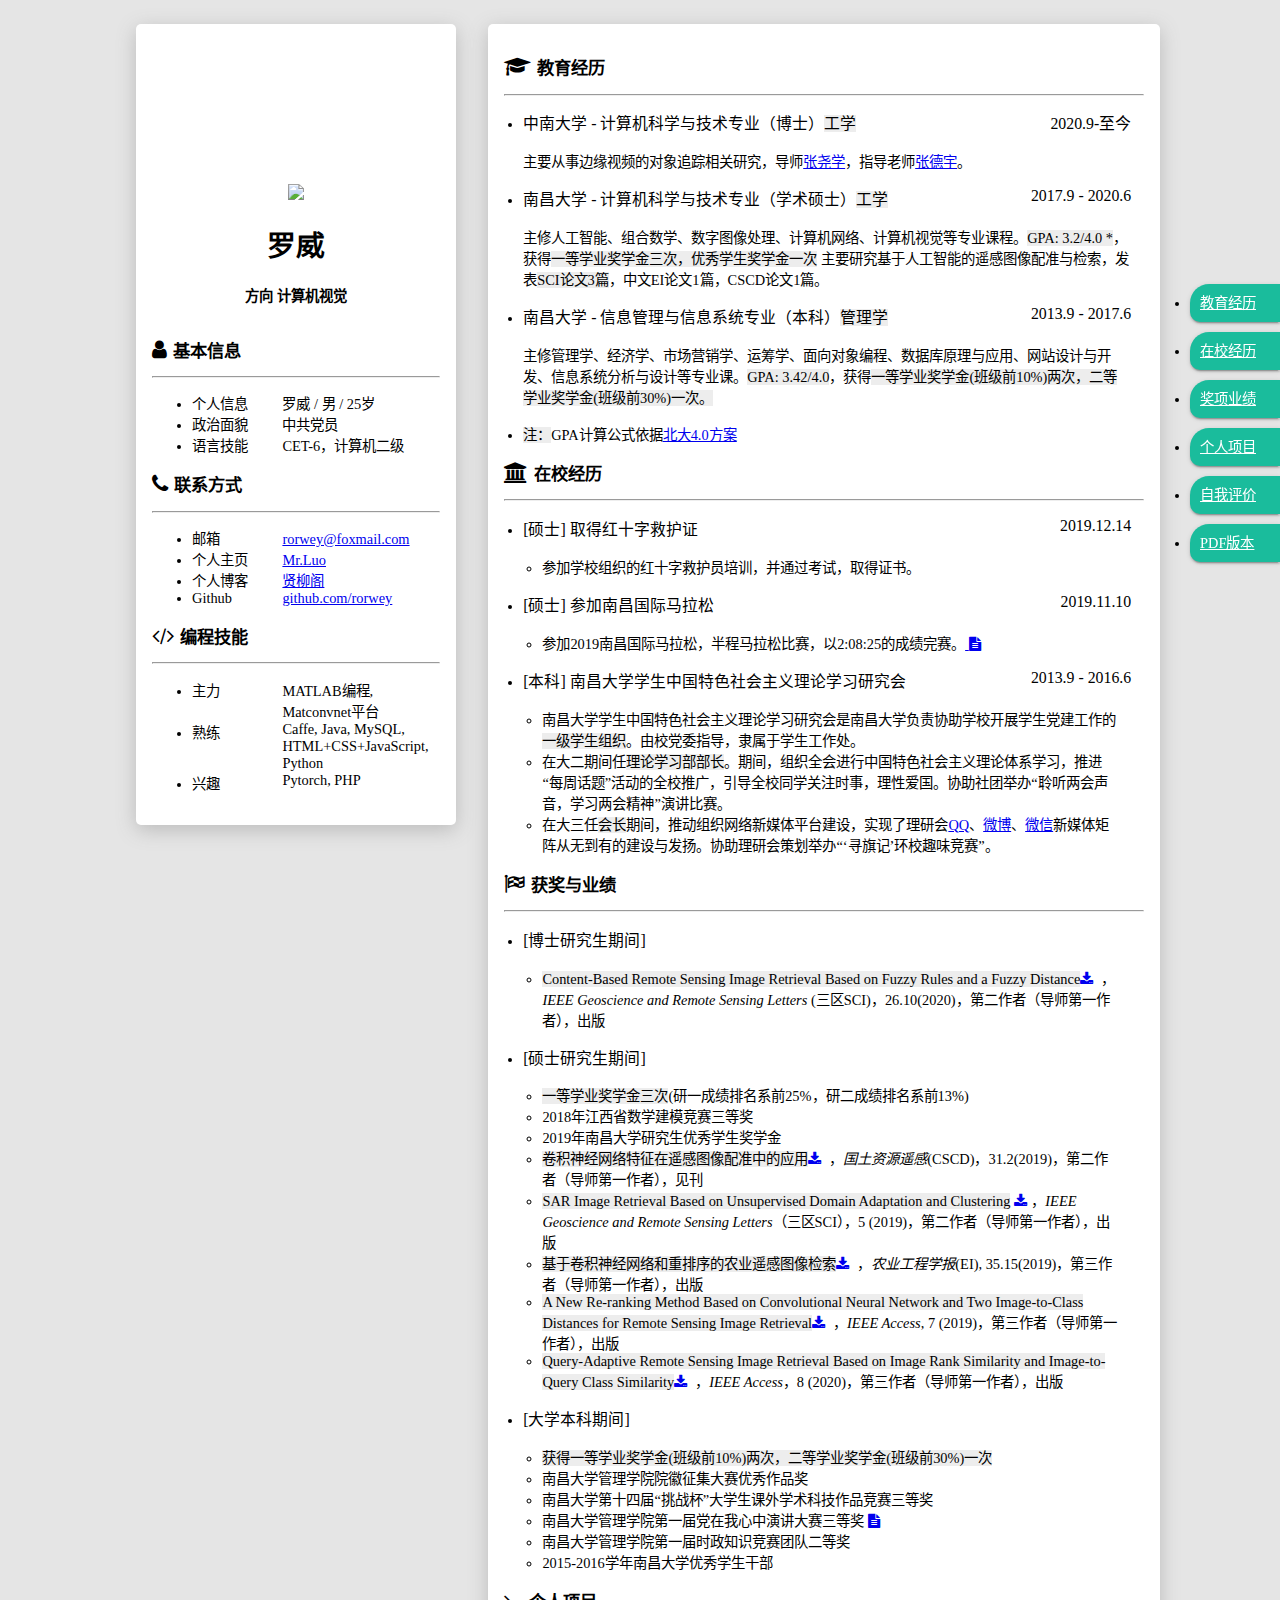
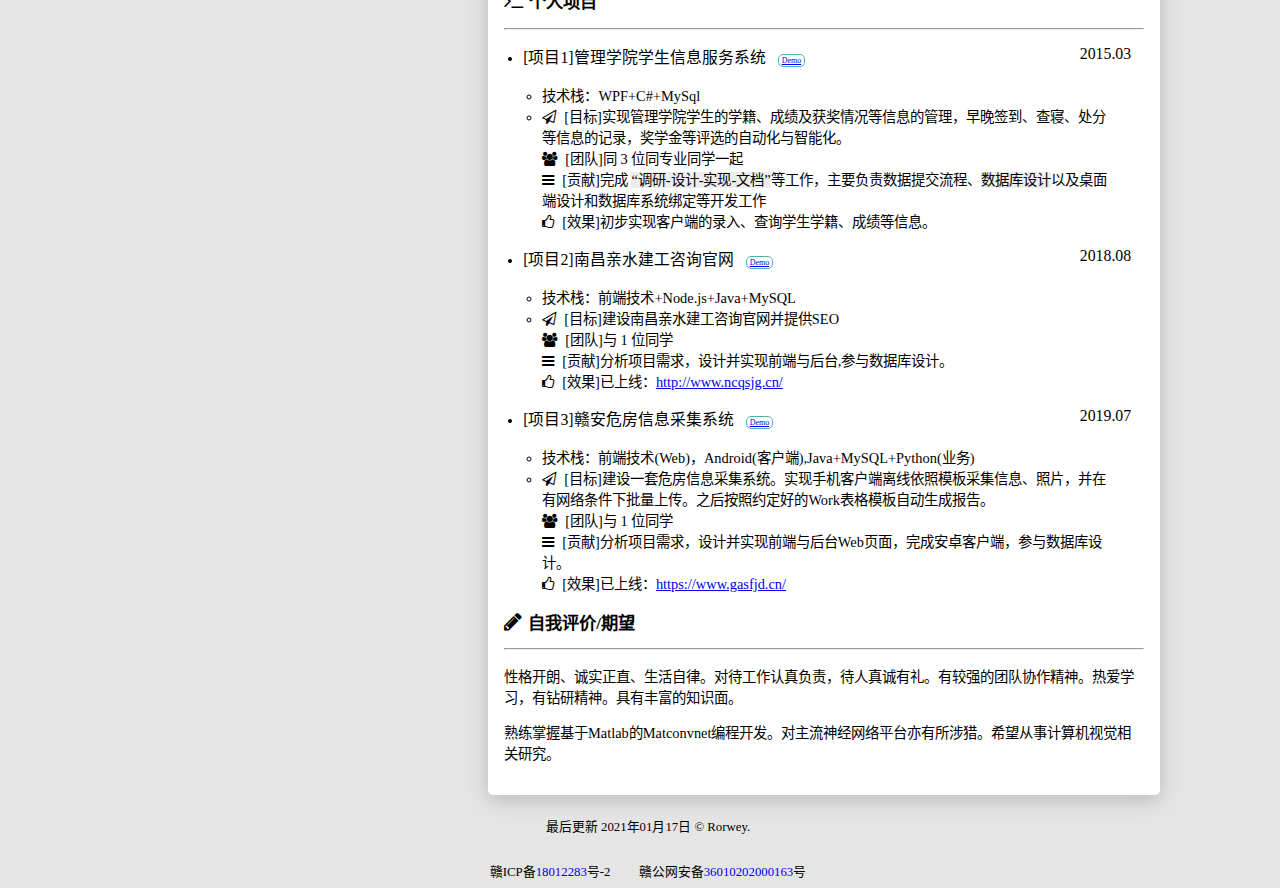
==== resume/index.html @ ad88055e "Update index.html" ====
<!DOCTYPE html>
<html lang="zh-cn">

<head>
    <meta charset="utf-8">
    <meta http-equiv="X-UA-Compatible" content="IE=edge,chrome=1">
    <meta name="viewport"
        content="width=device-width, initial-scale=1.0, maximum-scale=1.0, minimum-scale=1.0, user-scalable=no" />
    <meta name="apple-mobile-web-app-status-bar-style" content="black" />
    <meta name="format-detection" content="email=no" />
    <meta name="apple-mobile-web-app-capable" content="yes" />
    <meta name="format-detection" content="telephone=no" />
    <meta name="renderer" content="webkit">
    <meta name="apple-mobile-web-app-status-bar-style" content="black">
    <meta name="apple-mobile-web-app-title" content="Amaze UI" />
    <meta http-equiv="Cache-Control" content="no-cache, no-store, must-revalidate" />
    <meta http-equiv="Pragma" content="no-cache" />
    <meta http-equiv="Expires" content="0" />
    <!-- CNZZ访问统计	 -->
    <script
        type="text/javascript">var cnzz_protocol = (("https:" == document.location.protocol) ? " https://" : " http://"); document.write(unescape("%3Cspan style='display:none;' id='cnzz_stat_icon_1273497846'%3E%3C/span%3E%3Cscript src='" + cnzz_protocol + "s13.cnzz.com/z_stat.php%3Fid%3D1273497846' type='text/javascript'%3E%3C/script%3E"));</script>
    <!-- 百度访问统计 -->
    <script>
        var _hmt = _hmt || [];
        (function () {
            var hm = document.createElement("script");
            hm.src = "https://hm.baidu.com/hm.js?ab45b5415b868a06333051259d28eccc";
            var s = document.getElementsByTagName("script")[0];
            s.parentNode.insertBefore(hm, s);
        })();
    </script>
    <script type="text/javascript" src="/assets/js/js.js"></script>
    <title>简历 | 罗威-博士研究生在读</title>
    <link rel="shortcut icon" href="favicon.ico" type="image/x-icon">
    <link rel="stylesheet" href="/assets/css/typo.css">
    <link rel="stylesheet" href="/assets/css/font-awesome.min.css">
    <link rel="stylesheet" href="/assets/css/index.css">
    <script>
        function loading() {
            document.getElementsByClassName('avatar')[0].style.display = 'block';
            document.getElementsByClassName('loading')[0].style.display = 'none';
        }
    </script>
</head>

<body>

    <header class="header"></header>

    <article class="container">
        <section class="side" id="side">

            <!-- 个人肖像 -->
            <section class="me">
                <section class="portrait">
                    <!-- <div class="loading">
                        <span></span>
                        <span></span>
                        <span></span>
                        <span></span>
                        <span></span>
                    </div> -->
                    <!-- 头像照片 -->
                    
                    <!-- <img class="avatar" src="https://s1.ax1x.com/2020/06/25/NDQeBD.jpg" onload="loading()"> -->
                    <!-- <img class="avatar" src="/assets/images/avatar.jpg" onload="loading()"> -->
                </section>
                <img class="avatar" src="https://s1.ax1x.com/2020/06/25/NDQeBD.jpg">
                <h1 class="name">罗威</h1>
                <h4 class="info-job">方向 计算机视觉</h4>

            </section>

            <!-- 基本信息 -->
            <section class="profile info-unit">
                <h2>
                    <i class="fa fa-user" aria-hidden="true"></i>基本信息</h2>
                <hr />
                <ul>
                    <li>
                        <label>个人信息</label>
                        <span>罗威 / 男 / 25岁</span>
                    </li>
                    <li>
                        <label>政治面貌</label>
                        <span>中共党员</span>
                    </li>
                    <li>
                        <label>语言技能</label>
                        <span>CET-6，计算机二级</span>
                    </li>
                </ul>
            </section>

            <!-- 联系方式 -->
            <section class="contact info-unit">
                <h2>
                    <i class="fa fa-phone" aria-hidden="true"></i>联系方式</h2>
                <hr />
                <ul>
                    <!-- <li>
                        <label>手机</label>
                        <a href="tel:186-7982-6828" target="_blank">186-7982-6828</a>
                    </li> -->
                    <li>
                        <label>邮箱</label>
                        <a href="http://mail.qq.com/cgi-bin/qm_share?t=qm_mailme&email=USM_IyY0KBE3Pik8MDg9fzI_PA"
                            target="_blank">rorwey@foxmail.com</a>
                    </li>
                    <li>
                        <label>个人主页</label>
                        <a href="https://luov.top/" target="_blank">Mr.Luo</a>
                    </li>
                    <li>
                        <label>个人博客</label>
                        <a href="https://xian6ge.cn/" target="_blank">贤柳阁</a>
                    </li>
                    <li>
                        <label>Github</label>
                        <a href="https://github.com/rorwey" target="_blank">github.com/rorwey</a>
                    </li>
                </ul>
            </section>

            <!-- 技能点 -->
            <!-- <section class="skill info-unit">
                <h2>
                    <i class="fa fa-code" aria-hidden="true"></i>技能点</h2>
                <hr />
                <ul>
                    <li>
                        <label>HTML+CSS</label>
                        <progress value="90" max="100"></progress>
                    </li>
                    <li>
                        <label>JavaScript</label>
                        <progress value="50" max="100"></progress>
                    </li>
                    <li>
                        <label>Java</label>
                        <progress value="85" max="100"></progress>
                    </li>
                    <li>
                        <label>PHP</label>
                        <progress value="60" max="100"></progress>
                    </li>
                    <li>
                        <label>Matlab</label>
                        <progress value="88" max="100"></progress>
                    </li>
                    <li>
                        <label>Python</label>
                        <progress value="45" max="100"></progress>
                    </li>
                    <li>
                        <label>Office办公</label>
                        <progress value="85" max="100"></progress>
                    </li>
                </ul>
            </section> -->

            <!-- <section class="qrcode info-unit">
                <h2><i class="fa fa-qrcode" aria-hidden="true"></i>二维码</h2>
                <hr/>
                <img src="https://github.com/if2er/FeZaoDuKe-Collection/blob/master/ifeees.jpg?raw=true" style="width: 100%;" alt="">
            </section> -->

            <!-- 技术栈 -->
            <div class="stack info-unit">
                <h2><i class="fa fa-code" aria-hidden="true"></i>编程技能</h2>
                <hr />
                <ul>
                    <li>
                        <label>主力</label>
                        <span>MATLAB编程, Matconvnet平台</span>
                    </li>
                    <li>
                        <label>熟练</label>
                        <span>Caffe, Java, MySQL, HTML+CSS+JavaScript, Python</span>
                    </li>
                    <li>
                        <label>兴趣</label>
                        <span>Pytorch, PHP</span>
                    </li>
                </ul>
            </div>
        </section>

        <section class="main">

            <!-- 教育经历 -->
            <section class="edu info-unit" id="study">
                <h2>
                    <i class="fa fa-graduation-cap" aria-hidden="true"></i>教育经历</h2>
                <hr />
                <ul>
                    <li>
                        <h3>
                            <span>中南大学 - 计算机科学与技术专业（博士）<mark>工学</mark></span>
                            <time>2020.9-至今</time>
                        </h3>
                        <p>主要从事边缘视频的对象追踪相关研究，导师<a href="http://www.csu.edu.cn/info/1126/1525.htm" target="_blank">张尧学</a>，指导老师<a href="https://faculty.csu.edu.cn/zhangdeyu/zh_CN/index.htm" target="_blank">张德宇</a>。</p>
                    </li>
                    <li>
                        <h3>
                            <span>南昌大学 - 计算机科学与技术专业（学术硕士）<mark>工学</mark></span>
                            <time>2017.9 - 2020.6</time>
                        </h3>
                        <p>主修人工智能、组合数学、数字图像处理、计算机网络、计算机视觉等专业课程。<mark>GPA: 3.2/4.0
                                *</mark>，获得<mark>一等学业奖学金三次，优秀学生奖学金一次</mark>
                            <br\>主要研究基于人工智能的遥感图像配准与检索，发表<mark>SCI论文3篇</mark>，中文EI论文1篇，CSCD论文1篇。
                        </p>
                    </li>
                    <li>
                        <h3>
                            <span>南昌大学 - 信息管理与信息系统专业（本科）<mark>管理学</mark></span>
                            <time>2013.9 - 2017.6</time>
                        </h3>
                        <p>主修管理学、经济学、市场营销学、运筹学、面向对象编程、数据库原理与应用、网站设计与开发、信息系统分析与设计等专业课。<mark>GPA:
                                3.42/4.0</mark>，获得<mark>一等学业奖学金(班级前10%)两次，二等学业奖学金(班级前30%)一次。</mark>
                        </p>
                    </li>
                    <li>
                        <h3>

                        </h3>
                        <p><mark>注：</mark>GPA计算公式依据<a href="http://www.dean.pku.edu.cn/web/rules_info.php?id=12"
                                target="_blank">北大4.0方案</a></mark>
                        </p>
                    </li>

                </ul>
            </section>

            <!-- 在校经历 -->
            <section class="work info-unit" id="school">
                <h2>
                    <i class="fa fa-university" aria-hidden="true"></i>在校经历</h2>
                <hr />
                <ul>
                    <li>
                        <h3>
                            <span>[硕士] 取得红十字救护证</span>
                            <time>2019.12.14</time>
                        </h3>
                        <ul class="info-content">
                            <li>参加学校组织的红十字救护员培训，并通过考试，取得证书。
                            </li>
                        </ul>
                    </li>
                    <li>
                        <h3>
                            <span>[硕士] 参加南昌国际马拉松</span>
                            <time>2019.11.10</time>
                        </h3>
                        <ul class="info-content">
                            <li>参加2019南昌国际马拉松，半程马拉松比赛，以2:08:25的成绩完赛。<a
                                    href="https://xian6ge.cn/posts/484636cb/#certificate" target="_blank">
                                    <i class="fa fa-file-text" aria-hidden="true"></i></a>
                            </li>
                        </ul>
                    </li>                    
                    <li>
                        <h3>
                            <span>[本科] 南昌大学学生中国特色社会主义理论学习研究会</span>
                            <time>2013.9 - 2016.6</time>
                        </h3>
                        <ul class="info-content">
                            <li>南昌大学学生中国特色社会主义理论学习研究会是南昌大学负责协助学校开展学生党建工作的<mark>一级学生组织</mark>。由校党委指导，隶属于学生工作处。</li>
                            <li>在大二期间任<mark>理论学习部部长</mark>。期间，组织全会进行中国特色社会主义理论体系学习，推进“每周话题”活动的全校推广，引导全校同学关注时事，理性爱国。协助社团举办“聆听两会声音，学习两会精神”演讲比赛。
                            </li>
                            <li>在大三任<mark>会长</mark>期间，推动组织网络新媒体平台建设，实现了理研会<a
                                    href="https://user.qzone.qq.com/1132903189/main" target="_blank">QQ</a>、<a
                                    href="https://weibo.com/nculyh" target="_blank">微博</a>、<a
                                    href="https://mp.weixin.qq.com/profile?src=3&timestamp=1575118988&ver=1&signature=qJWD9pr4UrfMGN44tpoFhygmNVGbd0BqG2ZuIlr97Z4y80xe38HaHirgkXFFjjcg7ckkmx9u3moMK0-eTmaviw=="
                                    target="_blank">微信</a>新媒体矩阵从无到有的建设与发扬。协助理研会策划举办“‘寻旗记’环校趣味竞赛”。</li>
                        </ul>
                    </li>
                    
                </ul>
            </section>

            <!-- 获奖情况 -->
            <section class="work info-unit" id="award">
                <h2>
                    <i class="fa fa-flag-checkered" aria-hidden="true"></i>获奖与业绩</h2>
                <hr />
                <ul>
                    <li>
                        <h3>
                            <span>[博士研究生期间]</span>
                        </h3>
                        <ul class="info-content">
                            <li>
                                <mark>Content-Based Remote Sensing Image Retrieval Based on Fuzzy Rules and a Fuzzy Distance</mark><a
                                    href="https://ieeexplore.ieee.org/document/9239305" target="_blank"><i
                                        class="fa fa-download" aria-hidden="true"></i></a>
                                ，<i>IEEE Geoscience and Remote Sensing Letters</i> (三区SCI)，26.10(2020)，第二作者（导师第一作者），出版
                            </li>
                        </ul>
                    </li>
                    <li>
                        <h3>
                            <span>[硕士研究生期间]</span>
                        </h3>
                        <ul class="info-content">
                            <li><mark>一等学业奖学金三次</mark>(研一成绩排名系前25%，研二成绩排名系前13%)</li>
                            <li>2018年江西省数学建模竞赛三等奖</li>
                            <li>2019年南昌大学研究生优秀学生奖学金</li>
                        </ul>
                        <ul class="info-content">
                            <li>
                                <mark>卷积神经网络特征在遥感图像配准中的应用</mark><a
                                    href="http://www.gtzyyg.com/CN/10.6046/gtzyyg.2019.02.05" target="_blank"><i
                                        class="fa fa-download" aria-hidden="true"></i></a>
                                ，<i>国土资源遥感</i>(CSCD)，31.2(2019)，第二作者（导师第一作者），见刊
                            </li>
                            <li>
                                <mark>SAR Image Retrieval Based on Unsupervised Domain Adaptation and Clustering</mark>
                                <a href="https://ieeexplore.ieee.org/abstract/document/8660481" target="_blank"><i
                                        class="fa fa-download" aria-hidden="true"></i></a>，<i>IEEE Geoscience and Remote
                                    Sensing Letters</i>（三区SCI），5 (2019)，第二作者（导师第一作者），出版
                            </li>
                            <li>
                                <mark>基于卷积神经网络和重排序的农业遥感图像检索</mark><a
                                    href="http://www.tcsae.org/nygcxb/ch/reader/view_abstract.aspx?file_no=20191518&flag=1"
                                    target="_blank"><i class="fa fa-download" aria-hidden="true"></i></a>
                                ，<i>农业工程学报</i>(EI), 35.15(2019)，第三作者（导师第一作者），出版
                            </li>
                            <li>
                                <mark>A New Re-ranking Method Based on Convolutional Neural Network and Two
                                    Image-to-Class Distances for Remote Sensing Image Retrieval</mark><a
                                    href="https://ieeexplore.ieee.org/document/8851193" target="_blank"><i
                                        class="fa fa-download" aria-hidden="true"></i></a>
                                ，<i>IEEE Access</i>, 7 (2019)，第三作者（导师第一作者），出版
                            </li>
                            <li>
                                <mark>Query-Adaptive Remote Sensing Image Retrieval Based on Image Rank Similarity and
                                    Image-to-Query Class Similarity</mark><a
                                    href="https://ieeexplore.ieee.org/document/9123501" target="_blank"><i
                                        class="fa fa-download" aria-hidden="true"></i></a>
                                ，<i>IEEE Access</i>，8 (2020)，第三作者（导师第一作者），出版
                            </li>
                        </ul>
                    </li>
                    <li>
                        <h3>
                            <span>[大学本科期间]</span>
                        </h3>
                        <ul class="info-content">
                            <li><mark>获得一等学业奖学金(班级前10%)两次，二等学业奖学金(班级前30%)一次</mark></li>
                            <li>南昌大学管理学院院徽征集大赛优秀作品奖</li>
                            <li>南昌大学第十四届“挑战杯”大学生课外学术科技作品竞赛三等奖</li>
                            <li>南昌大学管理学院第一届党在我心中演讲大赛三等奖 <a href="https://xian6ge.cn/posts/3d989f43/" target="_blank"><i
                                        class="fa fa-file-text" aria-hidden="true"></i></a></li>
                            <li>南昌大学管理学院第一届时政知识竞赛团队二等奖</li>
                            <li>2015-2016学年南昌大学优秀学生干部</li>
                        </ul>
                    </li>
                </ul>
            </section>

            <!-- 项目经验 -->
            <section class="project info-unit" id="project">
                <h2>
                    <i class="fa fa-terminal" aria-hidden="true"></i>个人项目</h2>
                <hr />
                <ul>
                    <li>
                        <h3>
                            <span>[项目1]管理学院学生信息服务系统</span>
                            <span class="link">
                                <a href="https://github.com/Rorwey/msinfosys" target="_blank">Demo</a>
                            </span>
                            <time>2015.03</time>
                        </h3>
                        <ul class="info-content">
                            <li>技术栈：WPF+C#+MySql</li>
                            <li>
                                <i class="fa fa-paper-plane-o" aria-hidden="true"></i>
                                [目标]实现管理学院学生的学籍、成绩及获奖情况等信息的管理，早晚签到、查寝、处分等信息的记录，奖学金等评选的自动化与智能化。
                                <br />
                                <i class="fa fa-users" aria-hidden="true"></i>
                                [团队]同 3 位同专业同学一起
                                <br />
                                <i class="fa fa-bars" aria-hidden="true"></i>
                                [贡献]完成
                                <mark>“调研-设计-实现-文档”</mark>等工作，主要负责数据提交流程、<mark>数据库设计</mark>以及桌面端设计和数据库系统绑定等开发工作
                                <br />
                                <i class="fa fa-thumbs-o-up" aria-hidden="true"></i>
                                [效果]初步实现客户端的录入、查询学生学籍、成绩等信息。</li>
                        </ul>
                    </li>
                    <li>
                        <h3>
                            <span>[项目2]南昌亲水建工咨询官网</span>
                            <span class="link">
                                <a href="http://www.ncqsjg.cn/" target="_blank">Demo</a>
                            </span>
                            <time>2018.08</time>
                        </h3>
                        <ul class="info-content">
                            <li>技术栈：前端技术+Node.js+Java+MySQL</li>
                            <li>
                                <i class="fa fa-paper-plane-o" aria-hidden="true"></i>
                                [目标]建设南昌亲水建工咨询官网并提供SEO
                                <br />
                                <i class="fa fa-users" aria-hidden="true"></i>
                                [团队]与 1 位同学
                                <br />
                                <i class="fa fa-bars" aria-hidden="true"></i>
                                [贡献]分析项目需求，设计并实现前端与后台,参与数据库设计。
                                <br />
                                <i class="fa fa-thumbs-o-up" aria-hidden="true"></i>
                                [效果]已上线：<a href="http://www.ncqsjg.cn/">http://www.ncqsjg.cn/</a>
                            </li>
                        </ul>
                    </li>
                    <li>
                        <h3>
                            <span>[项目3]赣安危房信息采集系统</span>
                            <span class="link">
                                <a href="https://www.gasfjd.cn/" target="_blank">Demo</a>
                            </span>
                            <time>2019.07</time>
                        </h3>
                        <ul class="info-content">
                            <li>技术栈：前端技术(Web)，Android(客户端),Java+MySQL+Python(业务)</li>
                            <li>
                                <i class="fa fa-paper-plane-o" aria-hidden="true"></i>
                                [目标]建设一套危房信息采集系统。实现手机客户端离线依照模板采集信息、照片，并在有网络条件下批量上传。之后按照约定好的Work表格模板自动生成报告。
                                <br />
                                <i class="fa fa-users" aria-hidden="true"></i>
                                [团队]与 1 位同学
                                <br />
                                <i class="fa fa-bars" aria-hidden="true"></i>
                                [贡献]分析项目需求，设计并实现前端与后台Web页面，完成安卓客户端，参与数据库设计。
                                <br />
                                <i class="fa fa-thumbs-o-up" aria-hidden="true"></i>
                                [效果]已上线：<a href="javascript:void(0);">https://www.gasfjd.cn/</a>
                            </li>
                        </ul>
                    </li>
                </ul>
            </section>

            <!-- 自我评价 -->
            <section class="work info-unit" id="evaluation">
                <h2>
                    <i class="fa fa-pencil" aria-hidden="true"></i>自我评价/期望</h2>
                <hr />
                <p>性格开朗、诚实正直、生活自律。对待工作认真负责，待人真诚有礼。有较强的团队协作精神。热爱学习，有钻研精神。具有丰富的知识面。</p>
                <p>熟练掌握基于Matlab的Matconvnet编程开发。对主流神经网络平台亦有所涉猎。希望从事计算机视觉相关研究。</p>
            </section>
        </section>
    </article>



    <footer class="footer">
        <p> 最后更新 <time>2021年01月17日</time>&nbsp;&copy; <span id="year"></span> Rorwey.</p>
        <p>赣ICP备<a href="http://www.beian.miit.gov.cn/" style="text-decoration:none;">18012283</a>号-2
            <span
                style="padding-left:25px;background:url(https://s1.ax1x.com/2018/09/29/ilmwIH.png) no-repeat left center"
                rel="nofollow">赣公网安备<a target="_blank"
                    href="http://www.beian.gov.cn/portal/registerSystemInfo?recordcode=36010202000163"
                    style="display:inline-block;text-decoration:none;height:20px;line-height:20px;">
                    36010202000163</a>号</span></p>
    </footer>

    <!-- 侧栏 -->
    <aside>
        <ul>
            <li>
                <a href="#study">教育经历</a>
            </li>
            <li>
                <a href="#school">在校经历</a>
            </li>
            <li>
                <a href="#award">奖项业绩</a>
            </li>
            <li>
                <a href="#project">个人项目</a>
            </li>
            <li>
                <a href="#evaluation">自我评价</a>
            </li>
            <li>
                <a href="https://wwa.lanzous.com/ihpLke4n3ti">PDF版本</a>
            </li>
            <!-- <li>
                <a href="https://xian6ge.cn/" target="_blank">个人博客</a>
            </li> -->
        </ul>
    </aside>

    <script src="/assets/js/index.js"></script>
</body>

</html>
---- assets/css/index.css ----
@charset "UTF-8";
/* -------------------------------------------------
 * 公共部分
 * ------------------------------------------------- */
body {
  /* background: #e5e5e5 url(../../assets/images/background.png); */
  background: #e5e5e5 url(https://s2.ax1x.com/2019/05/27/VZ421H.png);
  width: 100%;
  overflow-x: hidden;
  padding: 1rem 10%;
  padding-bottom: 0;
  box-sizing: border-box;
  font-size: .9em; }
  body .fa {
    margin-right: .3em; }
  body .info-unit {
    margin-bottom: 1rem; }
    body .info-unit h2 {
      font-weight: 700; }
    body .info-unit h3 {
      font-weight: 300; }

/* -------------------------------------------------
 * 头部部分
 * ------------------------------------------------- */
.header {
  display: none; }

/* -------------------------------------------------
 * 主体部分
 * ------------------------------------------------- */
.container .side {
  position: absolute;
  width: 20rem;
  background: #fff;
  border-radius: 5px;
  box-shadow: 0 5px 20px #bbb;
  box-sizing: border-box;
  padding: 1rem; }
  .container .side .me {
    text-align: center;
    margin-bottom: 2rem; }
    .container .side .me .portrait {
      margin: 0 auto;
      margin-bottom: 1rem;
      width: 8rem;
      height: 8rem;
      overflow: hidden;
      position: relative; }
      .container .side .me .portrait .loading {
        position: absolute;
        top: 50%;
        transform: translateY(-50%);
        width: 8rem;
        height: 4rem;
        margin: 0 auto; }
      .container .side .me .portrait .loading span {
        display: inline-block;
        width: 8px;
        height: 100%;
        border-radius: 4px;
        background: lightgreen;
        -webkit-animation: load 1s ease infinite; }
@-webkit-keyframes load {
  0%,100% {
    height: 3rem;
    margin: .5rem 0;
    background: lightblue; }
  50% {
    height: 1rem;
    margin: 1.5rem 0;
    background: lightgreen; } }
@keyframes {
  0%,100% {
    height: 3rem;
    margin: .5rem 0;
    background: lightblue; }
  50% {
    height: 1rem;
    margin: 1.5rem 0;
    background: lightgreen; } }
      .container .side .me .portrait .loading span:nth-child(2) {
        -webkit-animation-delay: 0.2s; }
      .container .side .me .portrait .loading span:nth-child(3) {
        -webkit-animation-delay: 0.4s; }
      .container .side .me .portrait .loading span:nth-child(4) {
        -webkit-animation-delay: 0.6s; }
      .container .side .me .portrait .loading span:nth-child(5) {
        -webkit-animation-delay: 0.8s; }
      .container .side .me .portrait img {
        display: none;
        width: 8rem;
        height: 8rem;
        border-radius: 50%; }
  .container .side .info-unit ul li label {
    display: inline-block;
    width: 35%; }
  .container .side .info-unit ul li span {
    display: inline-block;
    vertical-align: top;
    width: 60%; }
.container .main {
  position: relative;
  margin-left: 22rem;
  background: #fff;
  border-radius: 5px;
  box-shadow: 0 5px 20px #bbb;
  box-sizing: border-box;
  padding: 1rem; }
  .container .main .info-unit ul {
    box-sizing: border-box;
    padding-left: 1.2rem;
    padding-right: 0.8rem; }
    .container .main .info-unit ul li {
      margin-bottom: 1rem;
      list-style: disc; }
      .container .main .info-unit ul li h3 .link {
        font-size: .5rem;
        border: 1px solid #4db6ac;
        padding: 1px 3px;
        -webkit-border-radius: 5px;
        border-radius: 5px;
        margin-left: .5rem; }
      .container .main .info-unit ul li h3 time {
        text-align: right;
        float: right; }
      .container .main .info-unit ul li .info-content li {
        list-style: circle;
        margin: 0; }
      .container .main .info-unit ul li .info-content .fa {
        font-size: 1em; }

/* -------------------------------------------------
 * 文档底部
 * ------------------------------------------------- */
.footer {
  width: 100%;
  margin-top: 1rem;
  height: 2rem; }
  .footer p {
    line-height: 2rem;
    text-align: center;
    font-size: 0.8rem; }

/* -------------------------------------------------
 * 自定义部分
 * ------------------------------------------------- */
.fa {
  font-size: 1.2em; }

h2 {
  font-size: 1.2em; }

h3 {
  font-size: 1.1em; }

hr {
  margin-bottom: .4em; }

aside {
  position: fixed;
  right: 0;
  top: 30%;
  z-index: 2; }
  aside ul li {
    margin-bottom: 10px;
    -webkit-border-radius: 10px 0 0 10px;
    border-radius: 19px 0 0 10px;
    -webkit-box-shadow: 0 2px 2px 0 rgba(0, 0, 0, 0.14), 0 3px 1px -2px rgba(0, 0, 0, 0.2), 0 1px 5px 0 rgba(0, 0, 0, 0.12);
    box-shadow: 0 2px 2px 0 rgba(0, 0, 0, 0.14), 0 3px 1px -2px rgba(0, 0, 0, 0.2), 0 1px 5px 0 rgba(0, 0, 0, 0.12);
    background: #1abc9c; }
    aside ul li a {
      display: inline-block;
      width: 80px;
      height: 38px;
      line-height: 38px;
      padding-left: 10px;
      color: #fff; }

progress {
  background-color: #f6f6f6;
  display: inline;
  /*width: 195px;*/
  height: 1em; }

progress::-webkit-progress-bar {
  background-color: #e0eaf0; }

progress::-webkit-progress-value {
  background-color: #1abc9c; }

progress::-moz-progress-bar {
  background-color: #e0eaf0; }

progress::-moz-progress-value {
  background-color: #708d9b; }

.progress-list {
  line-height: 2; }

mark {
  background: rgba(232, 232, 232, 0.8); }

@media screen and (max-width: 1169px) {
  .container .info-unit h3 span {
    display: block; }

  .container .info-unit h3 span.link {
    display: inline; }

  .container .project h3 span {
    display: inline; }

  .container .project h3 time {
    display: block; }

  .container .main .info-unit ul li h3 time {
    float: none;
    text-align: left; } }
@media screen and (max-width: 1034px) {
  body {
    padding: 1rem 3%; } }
@media screen and (max-width: 414px) {
  .container .side {
    position: static;
    width: 95%;
    margin: 0 auto; }

  .container .main {
    position: static;
    margin-left: 0;
    width: 95%;
    margin: 0 auto;
    margin-top: 1.5rem; }

  #nav-m {
    display: none;
    position: fixed;
    width: 28px;
    height: 28px;
    right: 10px;
    bottom: 20px;
    box-shadow: 0 5px 20px #bbb;
    border-radius: 50%; }

  #nav-m svg {
    width: 28px;
    height: 28px; }

  aside {
    display: none; } }

/*# sourceMappingURL=index.css.map */
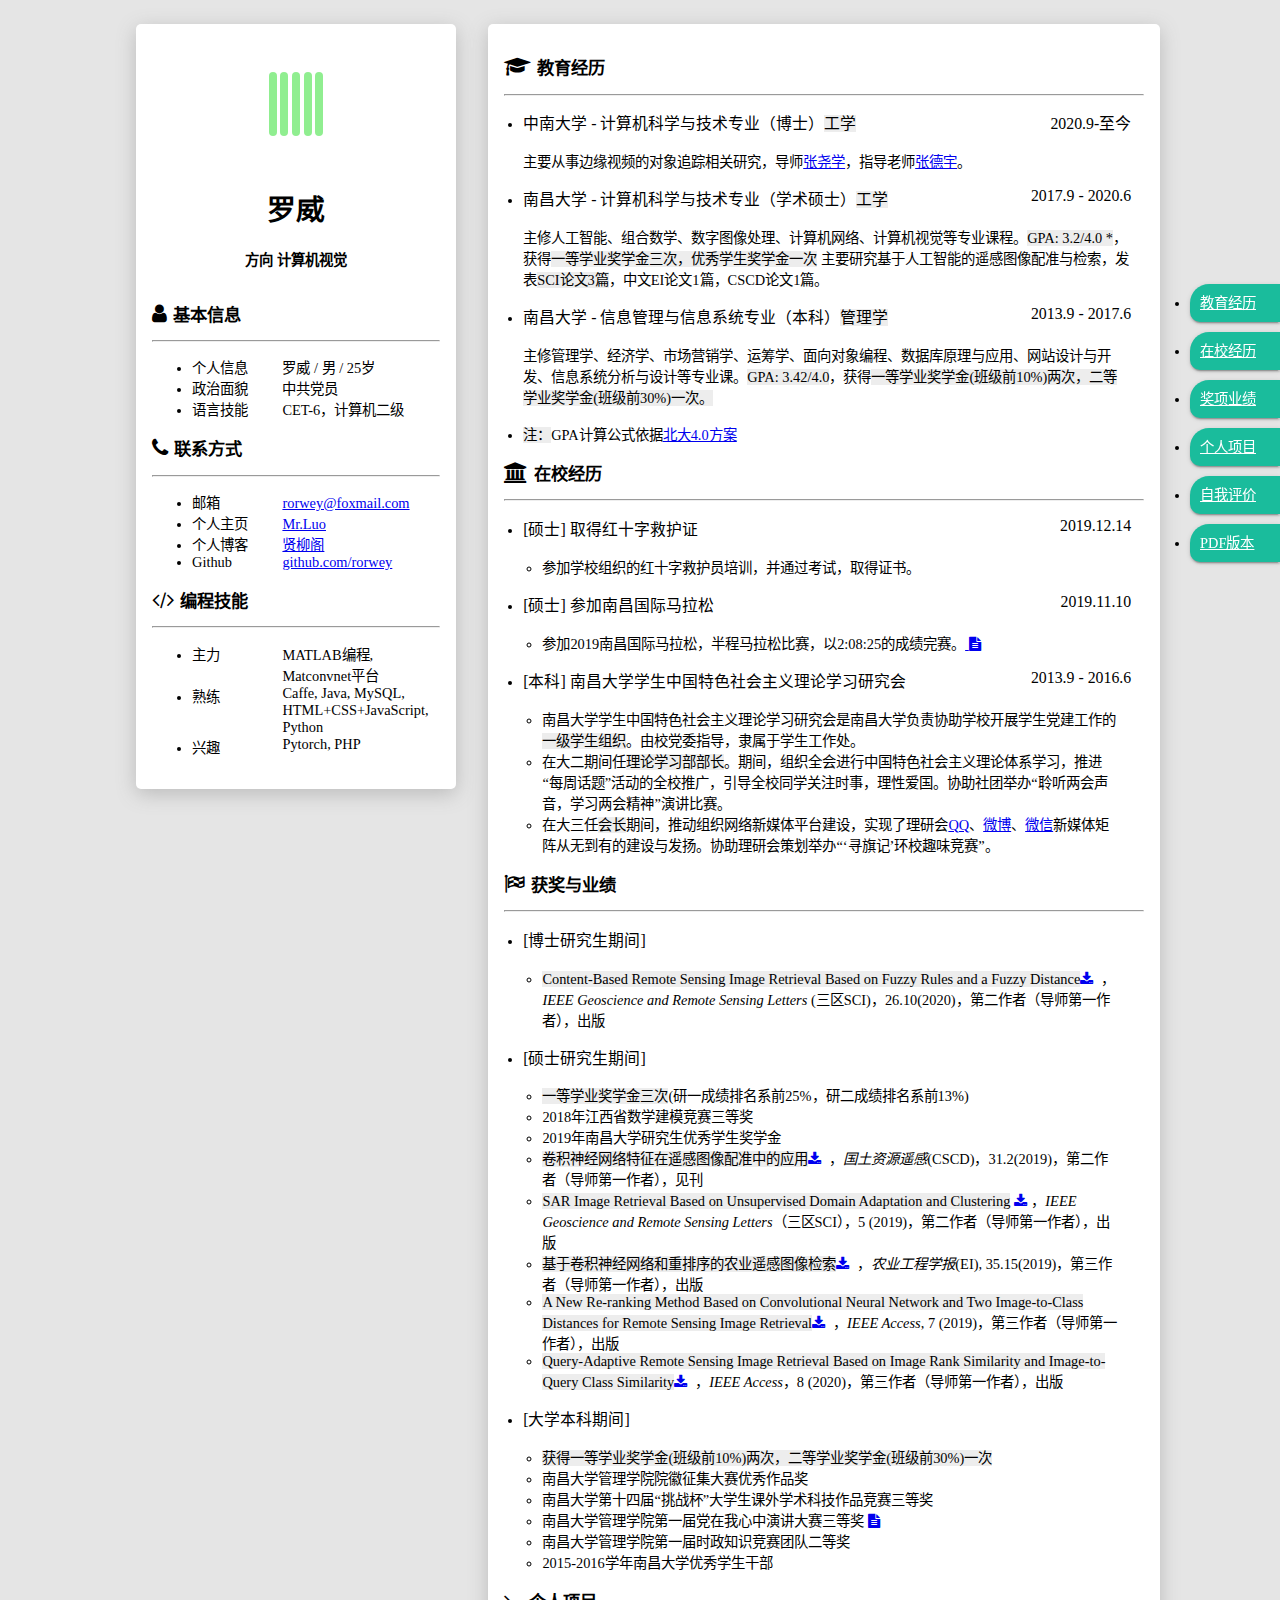
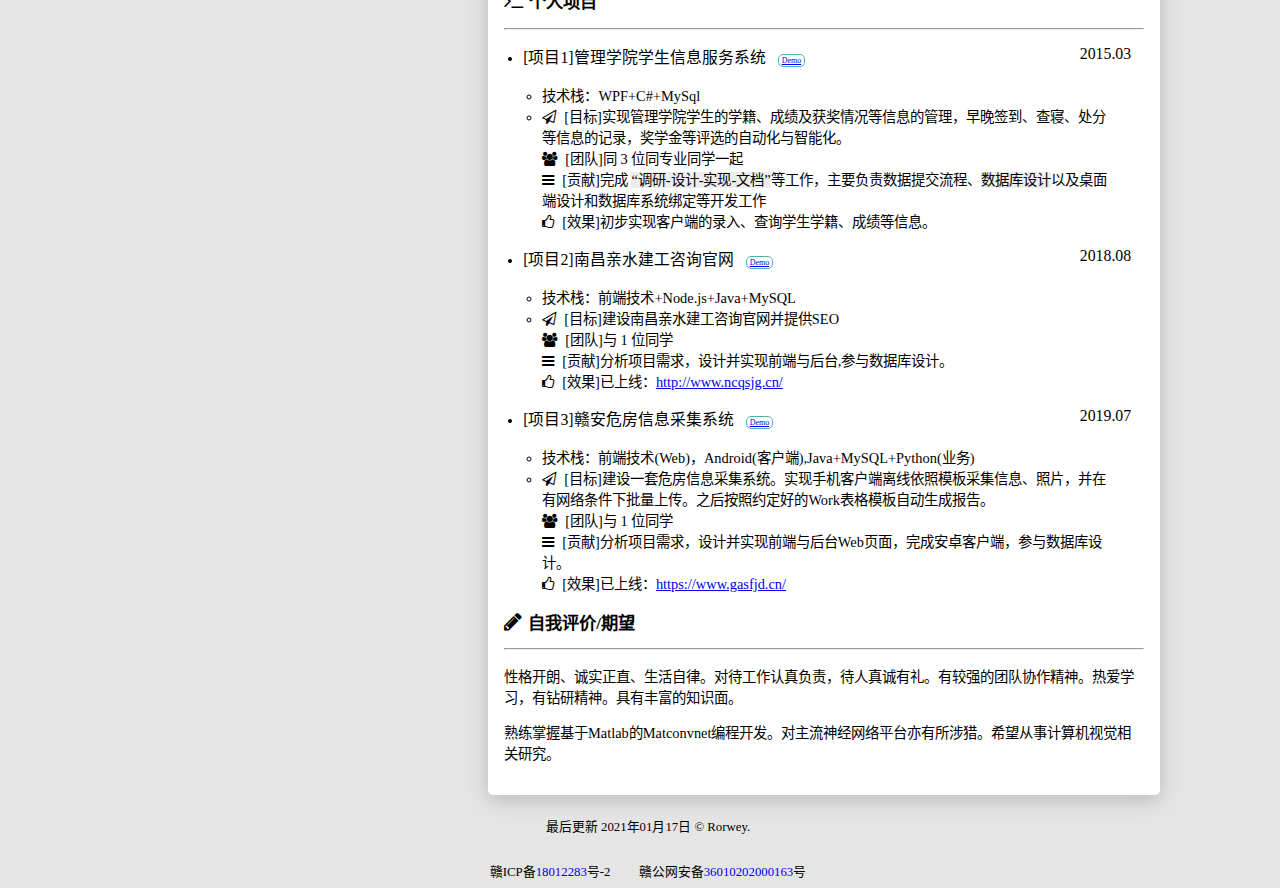
==== commit 9002daf9: "Update index.html" ====
--- a/resume/index.html
+++ b/resume/index.html
@@ -16,6 +16,19 @@
     <meta http-equiv="Cache-Control" content="no-cache, no-store, must-revalidate" />
     <meta http-equiv="Pragma" content="no-cache" />
     <meta http-equiv="Expires" content="0" />
+    
+    <script type="text/javascript" src="/assets/js/js.js"></script>
+    <title>简历 | 罗威-博士研究生在读</title>
+    <link rel="shortcut icon" href="favicon.ico" type="image/x-icon">
+    <link rel="stylesheet" href="/assets/css/typo.css">
+    <link rel="stylesheet" href="/assets/css/font-awesome.min.css">
+    <link rel="stylesheet" href="/assets/css/index.css">
+    <script>
+        function loading() {
+            document.getElementsByClassName('avatar')[0].style.display = 'block';
+            document.getElementsByClassName('loading')[0].style.display = 'none';
+        }
+    </script>
     <!-- CNZZ访问统计	 -->
     <script
         type="text/javascript">var cnzz_protocol = (("https:" == document.location.protocol) ? " https://" : " http://"); document.write(unescape("%3Cspan style='display:none;' id='cnzz_stat_icon_1273497846'%3E%3C/span%3E%3Cscript src='" + cnzz_protocol + "s13.cnzz.com/z_stat.php%3Fid%3D1273497846' type='text/javascript'%3E%3C/script%3E"));</script>
@@ -29,18 +42,6 @@
             s.parentNode.insertBefore(hm, s);
         })();
     </script>
-    <script type="text/javascript" src="/assets/js/js.js"></script>
-    <title>简历 | 罗威-博士研究生在读</title>
-    <link rel="shortcut icon" href="favicon.ico" type="image/x-icon">
-    <link rel="stylesheet" href="/assets/css/typo.css">
-    <link rel="stylesheet" href="/assets/css/font-awesome.min.css">
-    <link rel="stylesheet" href="/assets/css/index.css">
-    <script>
-        function loading() {
-            document.getElementsByClassName('avatar')[0].style.display = 'block';
-            document.getElementsByClassName('loading')[0].style.display = 'none';
-        }
-    </script>
 </head>
 
 <body>
@@ -53,19 +54,18 @@
             <!-- 个人肖像 -->
             <section class="me">
                 <section class="portrait">
-                    <!-- <div class="loading">
+                    <div class="loading">
                         <span></span>
                         <span></span>
                         <span></span>
                         <span></span>
                         <span></span>
-                    </div> -->
-                    <!-- 头像照片 -->
-                    
+                    </div>
+                    <!-- 头像照片 -->                    
                     <!-- <img class="avatar" src="https://s1.ax1x.com/2020/06/25/NDQeBD.jpg" onload="loading()"> -->
-                    <!-- <img class="avatar" src="/assets/images/avatar.jpg" onload="loading()"> -->
+                    <img class="avatar" src="/assets/images/avatar.jpg" onload="loading()">
                 </section>
-                <img class="avatar" src="https://s1.ax1x.com/2020/06/25/NDQeBD.jpg">
+               
                 <h1 class="name">罗威</h1>
                 <h4 class="info-job">方向 计算机视觉</h4>
 
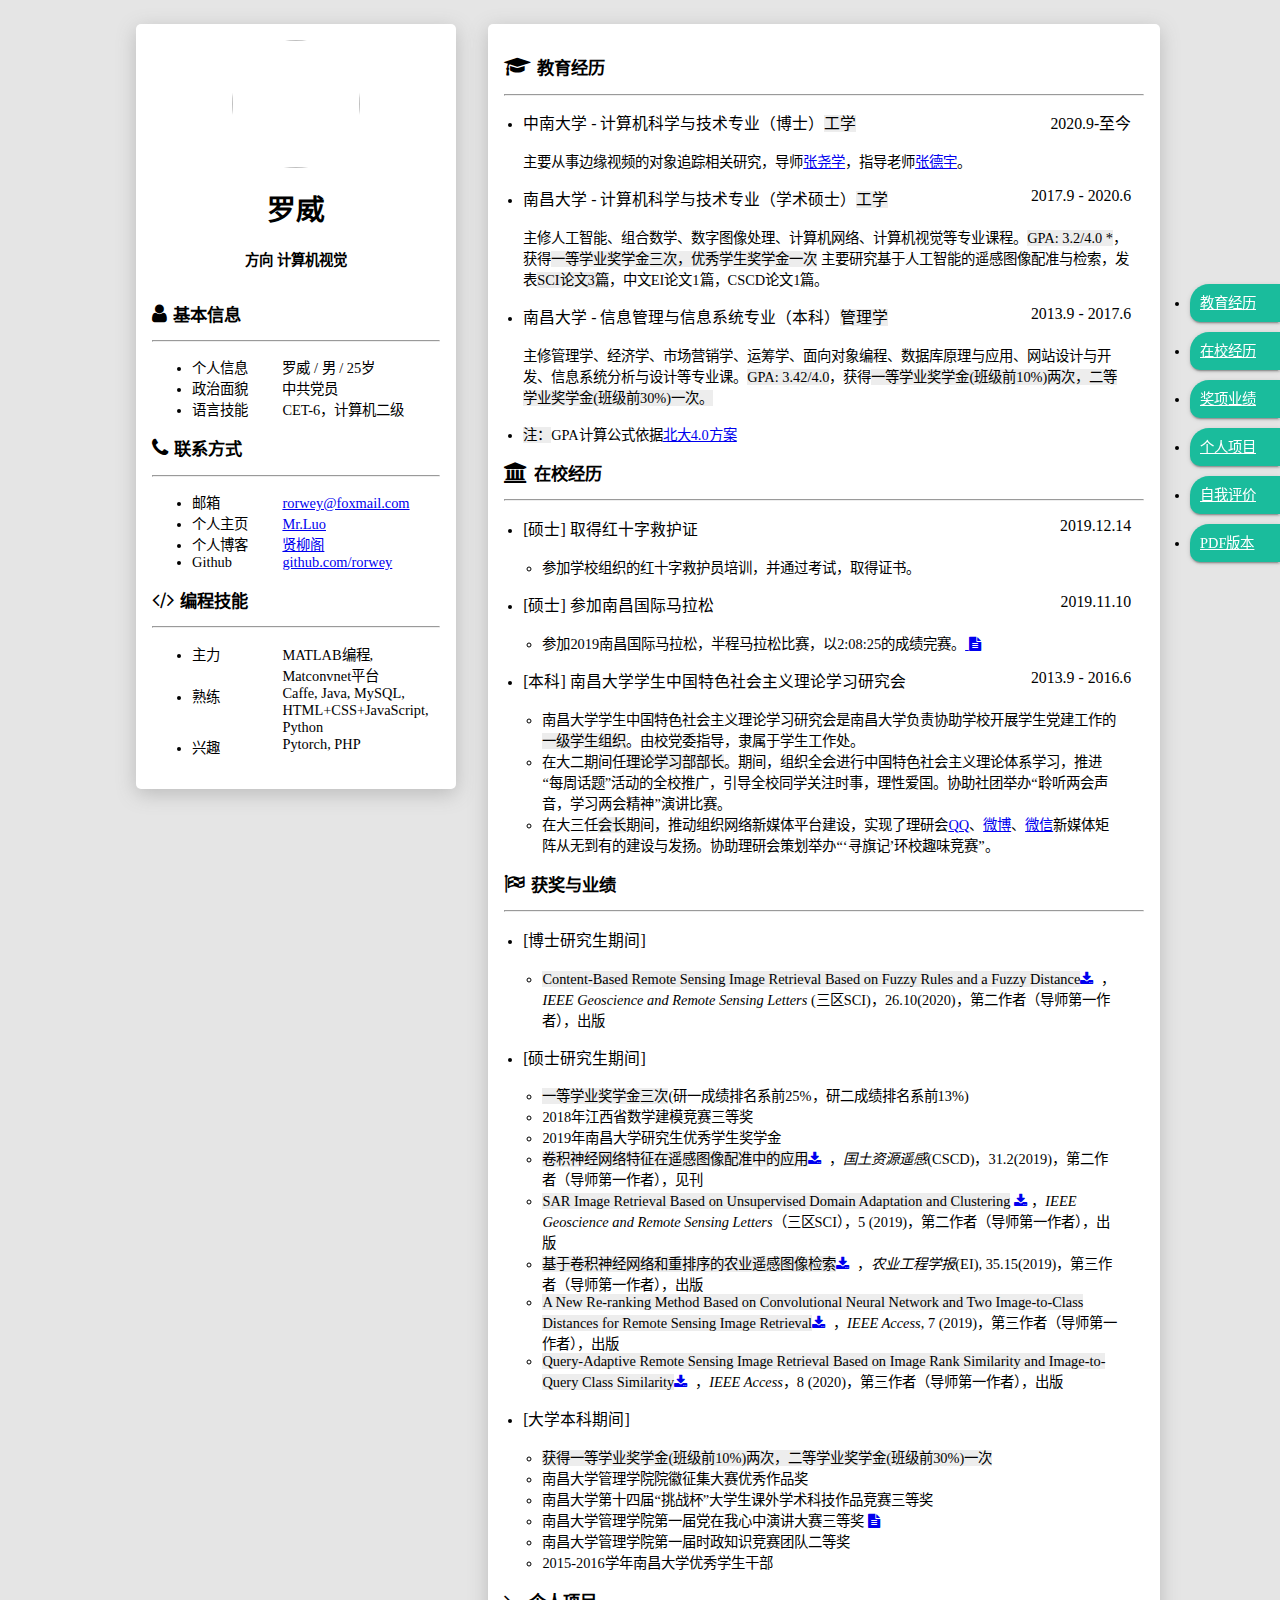
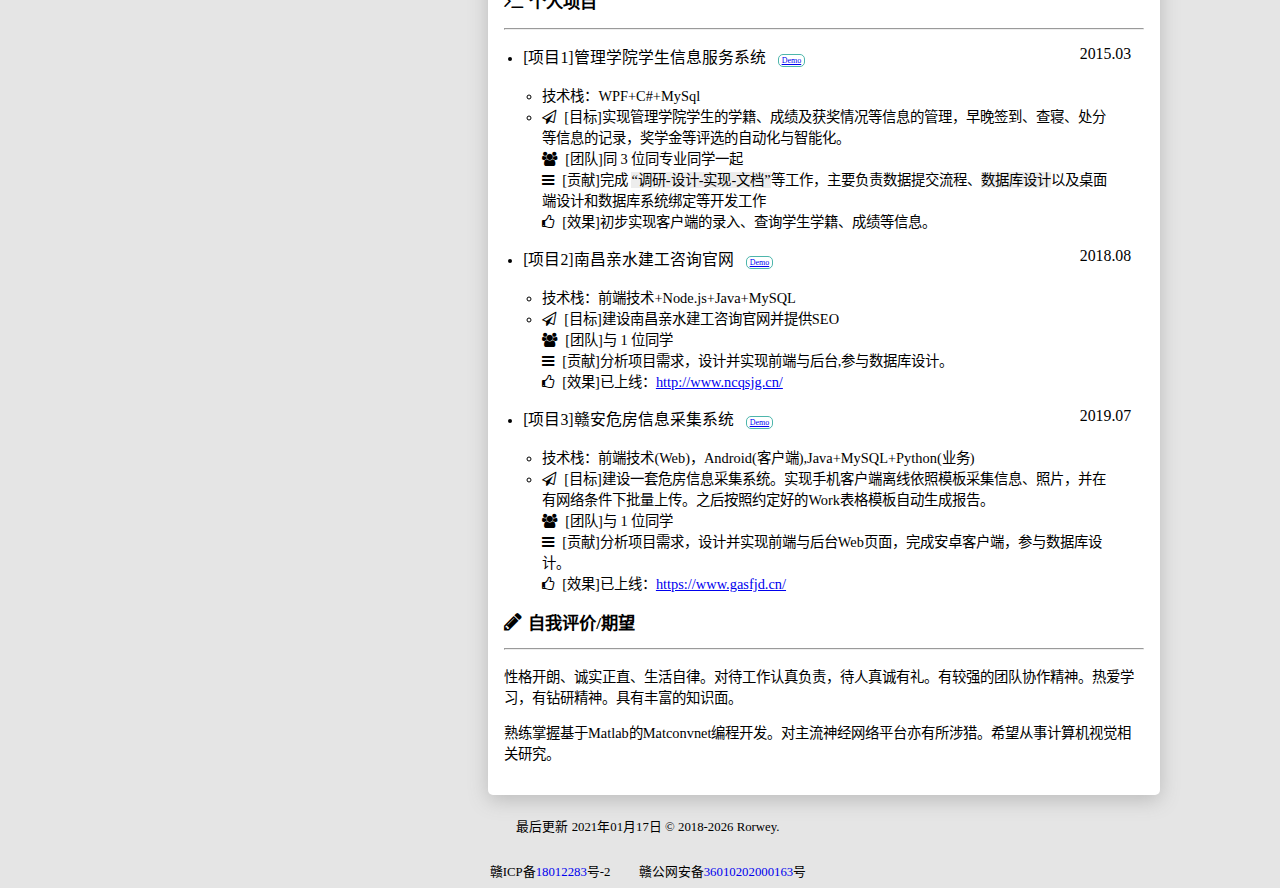
==== commit e7f08a62: "Update index.html" ====
--- a/resume/index.html
+++ b/resume/index.html
@@ -19,14 +19,14 @@
     
     <script type="text/javascript" src="/assets/js/js.js"></script>
     <title>简历 | 罗威-博士研究生在读</title>
-    <link rel="shortcut icon" href="favicon.ico" type="image/x-icon">
+    <link rel="shortcut icon" href="./favicon.ico" type="image/x-icon">
     <link rel="stylesheet" href="/assets/css/typo.css">
     <link rel="stylesheet" href="/assets/css/font-awesome.min.css">
     <link rel="stylesheet" href="/assets/css/index.css">
     <script>
-        function loading() {
-            document.getElementsByClassName('avatar')[0].style.display = 'block';
-            document.getElementsByClassName('loading')[0].style.display = 'none';
+        function loading() {            
+            document.getElementsByClassName('avatar')[0].style.display = 'block';  
+            document.getElementsByClassName('loading')[0].style.display = 'none';          
         }
     </script>
     <!-- CNZZ访问统计	 -->
@@ -62,8 +62,8 @@
                         <span></span>
                     </div>
                     <!-- 头像照片 -->                    
-                    <!-- <img class="avatar" src="https://s1.ax1x.com/2020/06/25/NDQeBD.jpg" onload="loading()"> -->
-                    <img class="avatar" src="/assets/images/avatar.jpg" onload="loading()">
+                    <img class="avatar" src="https://s1.ax1x.com/2020/06/25/NDQeBD.jpg">
+                    <!-- <img class="avatar" src="/assets/images/avatar.jpg" onload="loading()"> -->
                 </section>
                
                 <h1 class="name">罗威</h1>
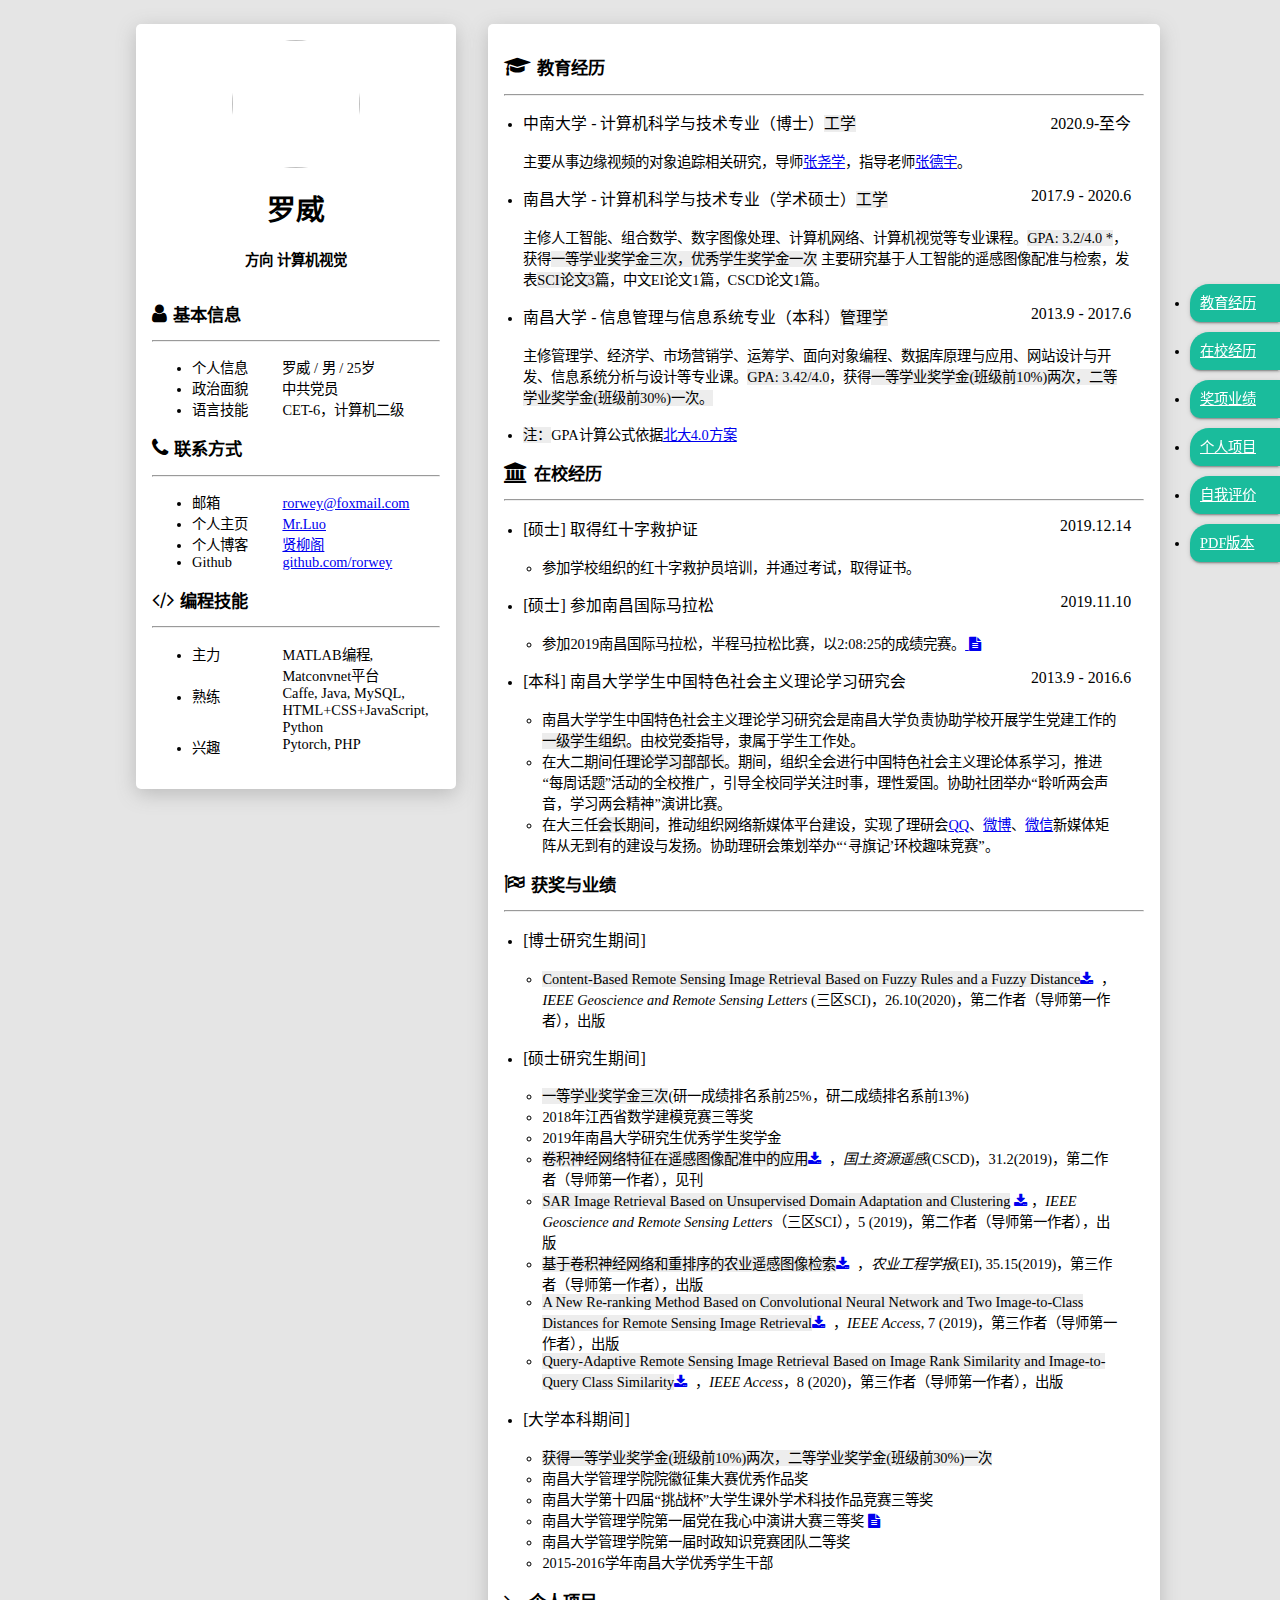
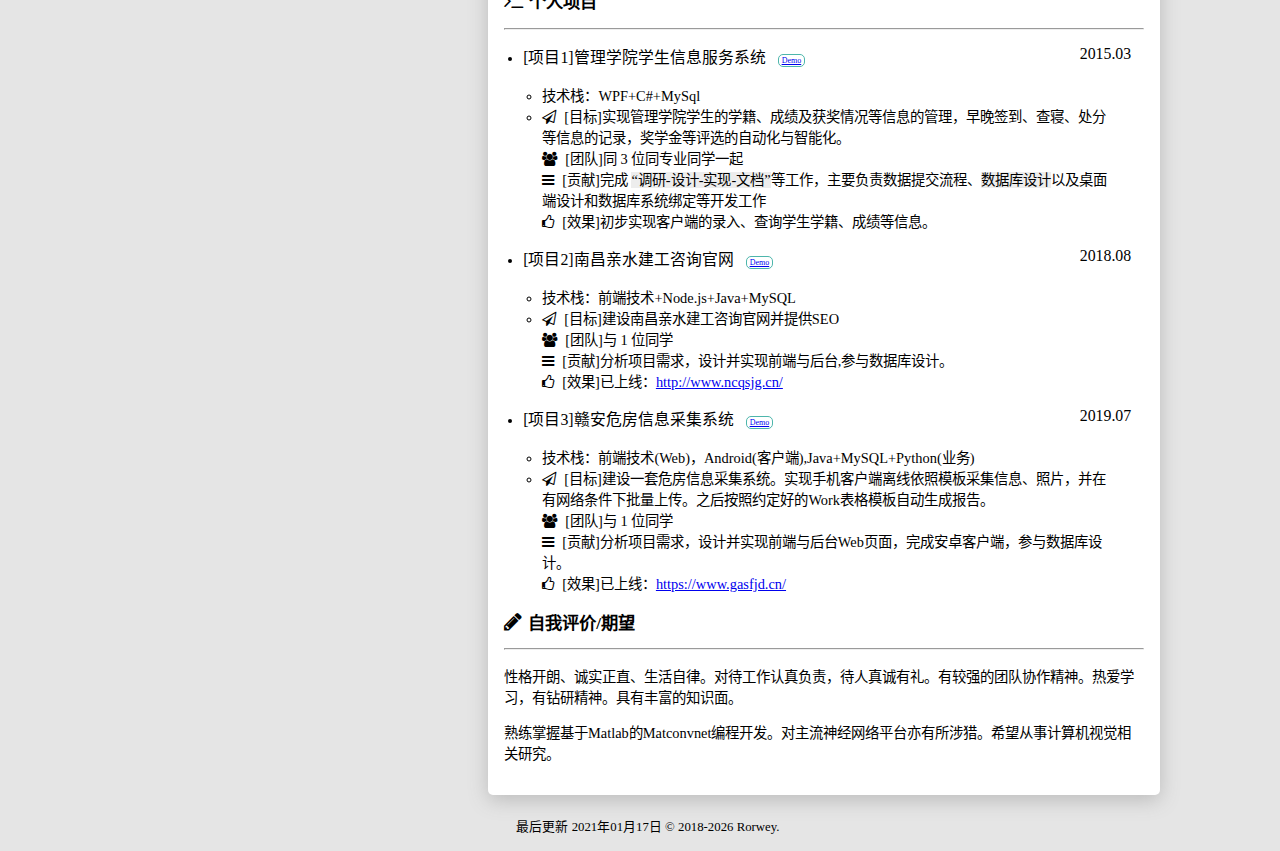
==== commit f14fab87: "Update index.html" ====
--- a/resume/index.html
+++ b/resume/index.html
@@ -19,7 +19,7 @@
     
     <script type="text/javascript" src="/assets/js/js.js"></script>
     <title>简历 | 罗威-博士研究生在读</title>
-    <link rel="shortcut icon" href="./favicon.ico" type="image/x-icon">
+    <link rel="shortcut icon" href="../favicon.ico" type="image/x-icon">
     <link rel="stylesheet" href="/assets/css/typo.css">
     <link rel="stylesheet" href="/assets/css/font-awesome.min.css">
     <link rel="stylesheet" href="/assets/css/index.css">
@@ -62,7 +62,7 @@
                         <span></span>
                     </div>
                     <!-- 头像照片 -->                    
-                    <img class="avatar" src="https://s1.ax1x.com/2020/06/25/NDQeBD.jpg">
+                    <img class="avatar" src="https://cdn.jsdelivr.net/gh/Rorwey/ImgsHome@main/20220612/avatar.6ev9ip3ahuk0.webp">
                     <!-- <img class="avatar" src="/assets/images/avatar.jpg" onload="loading()"> -->
                 </section>
                
@@ -459,14 +459,14 @@
 
     <footer class="footer">
         <p> 最后更新 <time>2021年01月17日</time>&nbsp;&copy; <span id="year"></span> Rorwey.</p>
-        <p>赣ICP备<a href="http://www.beian.miit.gov.cn/" style="text-decoration:none;">18012283</a>号-2
+        <!-- <p>赣ICP备<a href="http://www.beian.miit.gov.cn/" style="text-decoration:none;">18012283</a>号-2
             <span
                 style="padding-left:25px;background:url(https://s1.ax1x.com/2018/09/29/ilmwIH.png) no-repeat left center"
                 rel="nofollow">赣公网安备<a target="_blank"
                     href="http://www.beian.gov.cn/portal/registerSystemInfo?recordcode=36010202000163"
                     style="display:inline-block;text-decoration:none;height:20px;line-height:20px;">
                     36010202000163</a>号</span></p>
-    </footer>
+    </footer> -->
 
     <!-- 侧栏 -->
     <aside>
--- a/assets/css/index.css
+++ b/assets/css/index.css
@@ -4,7 +4,7 @@
  * ------------------------------------------------- */
 body {
   /* background: #e5e5e5 url(../../assets/images/background.png); */
-  background: #e5e5e5 url(https://s2.ax1x.com/2019/05/27/VZ421H.png);
+  background: #e5e5e5 url(https://cdn.jsdelivr.net/gh/Rorwey/ImgsHome@main/20220612/background.tnd6gu78lls.webp);
   width: 100%;
   overflow-x: hidden;
   padding: 1rem 10%;
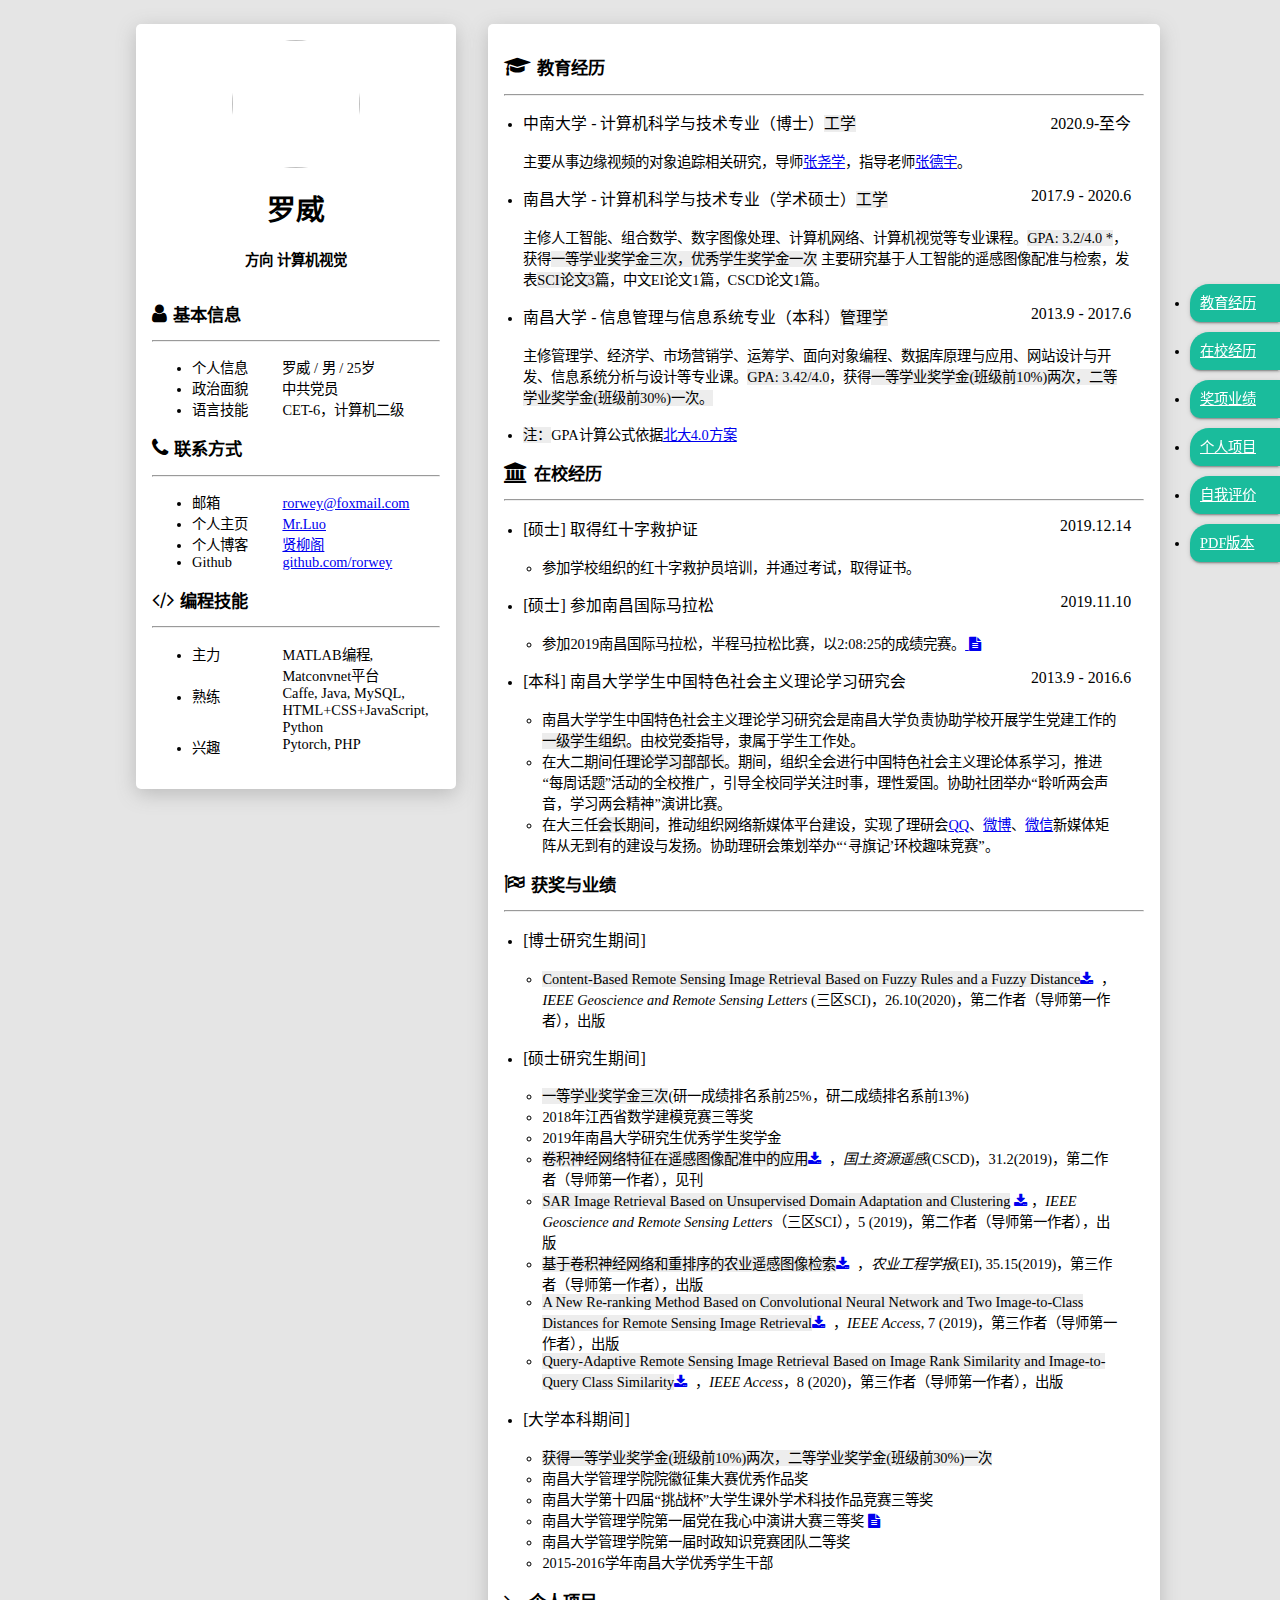
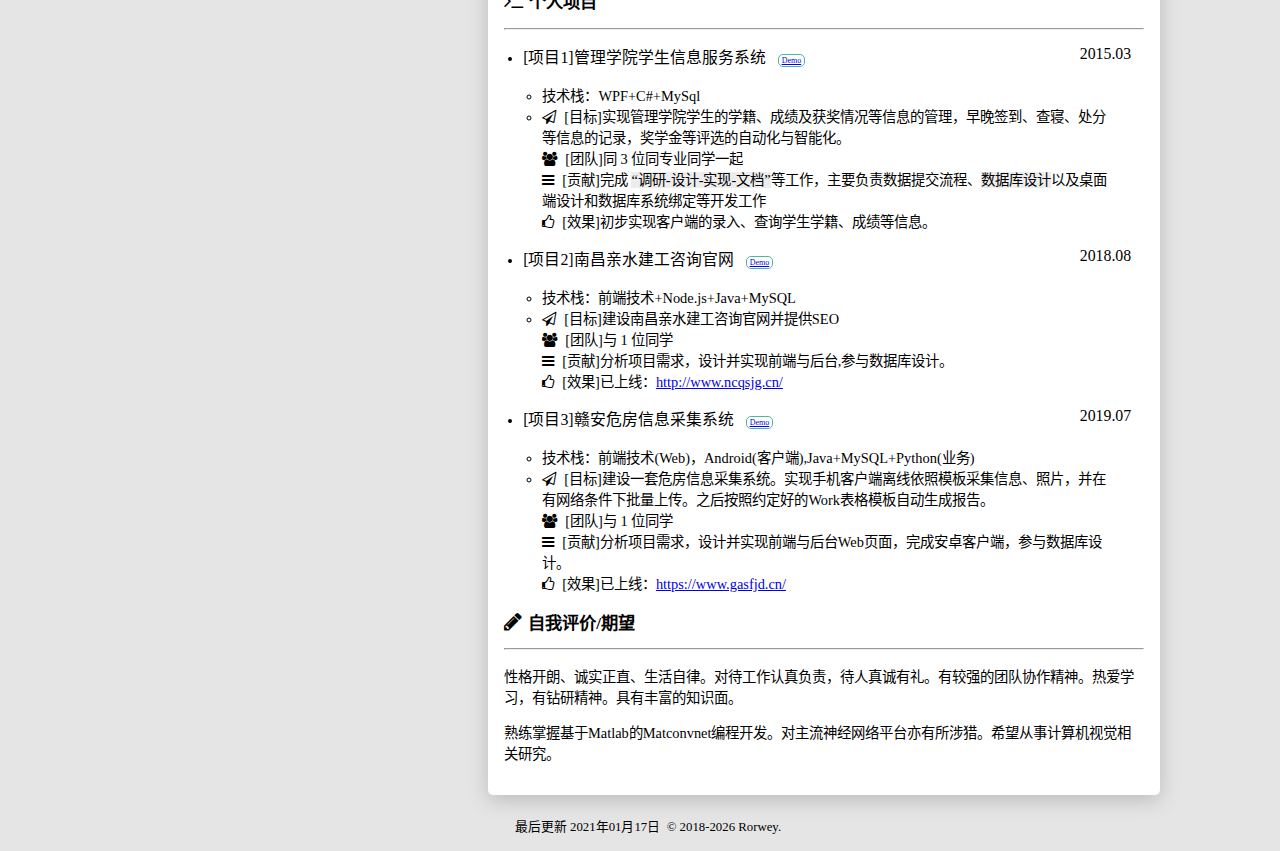
==== commit 0cdd655f: "update" ====
--- a/resume/index.html
+++ b/resume/index.html
@@ -458,7 +458,7 @@
 
 
     <footer class="footer">
-        <p> 最后更新 <time>2021年01月17日</time>&nbsp;&copy; <span id="year"></span> Rorwey.</p>
+        <p> 最后更新 <time>2021年01月17日</time>&nbsp;&nbsp;&copy; <span id="year"></span> Rorwey.</p>
         <!-- <p>赣ICP备<a href="http://www.beian.miit.gov.cn/" style="text-decoration:none;">18012283</a>号-2
             <span
                 style="padding-left:25px;background:url(https://s1.ax1x.com/2018/09/29/ilmwIH.png) no-repeat left center"
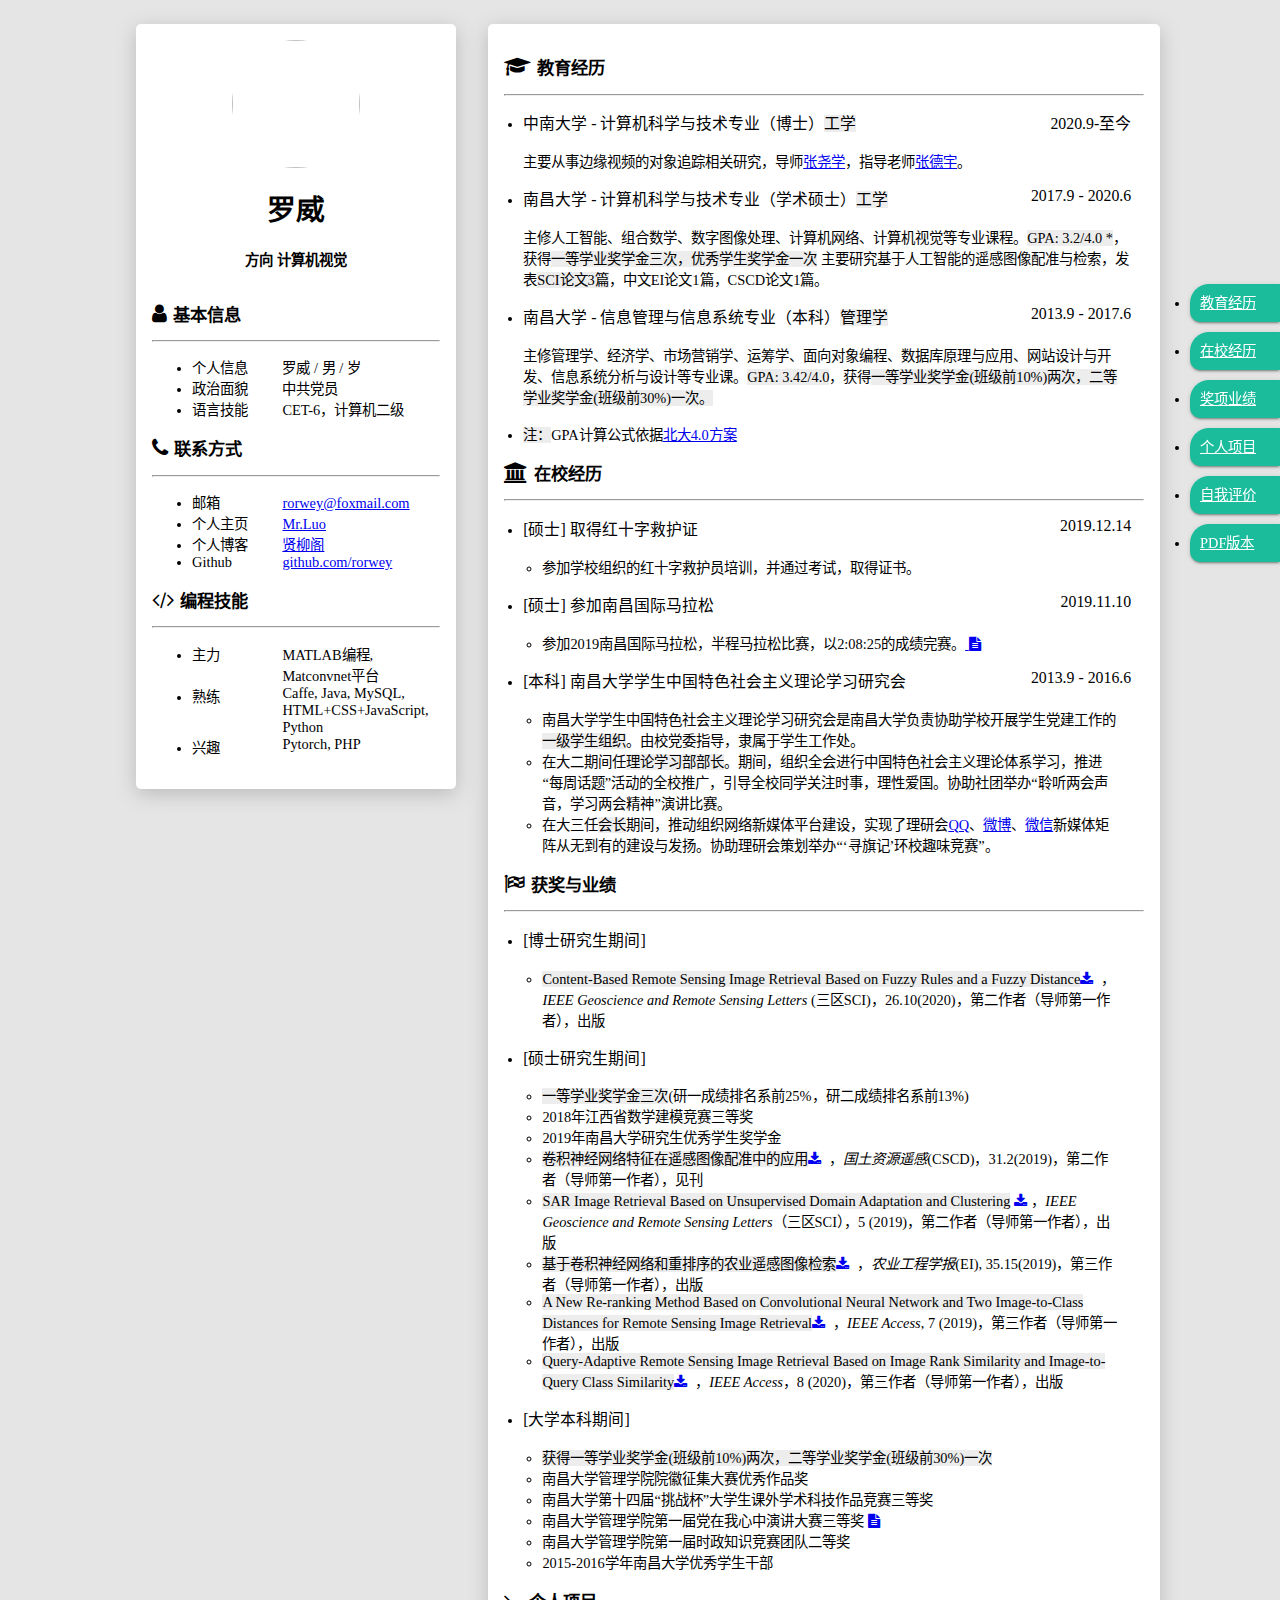
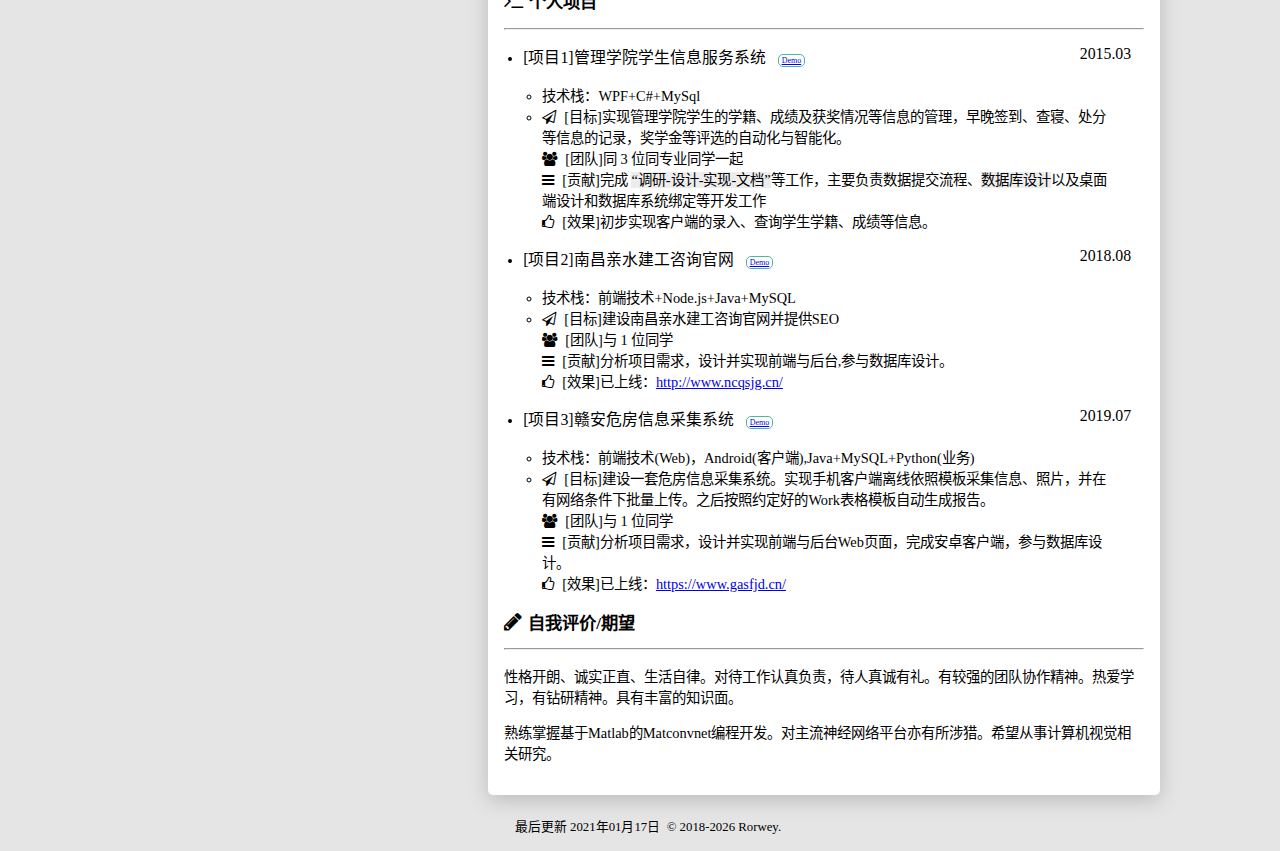
==== commit 2b2b2dc9: "auto years" ====
--- a/resume/index.html
+++ b/resume/index.html
@@ -79,7 +79,7 @@
                 <ul>
                     <li>
                         <label>个人信息</label>
-                        <span>罗威 / 男 / 25岁</span>
+                        <span>罗威 / 男 / <y id="old"></y>岁</span>
                     </li>
                     <li>
                         <label>政治面貌</label>
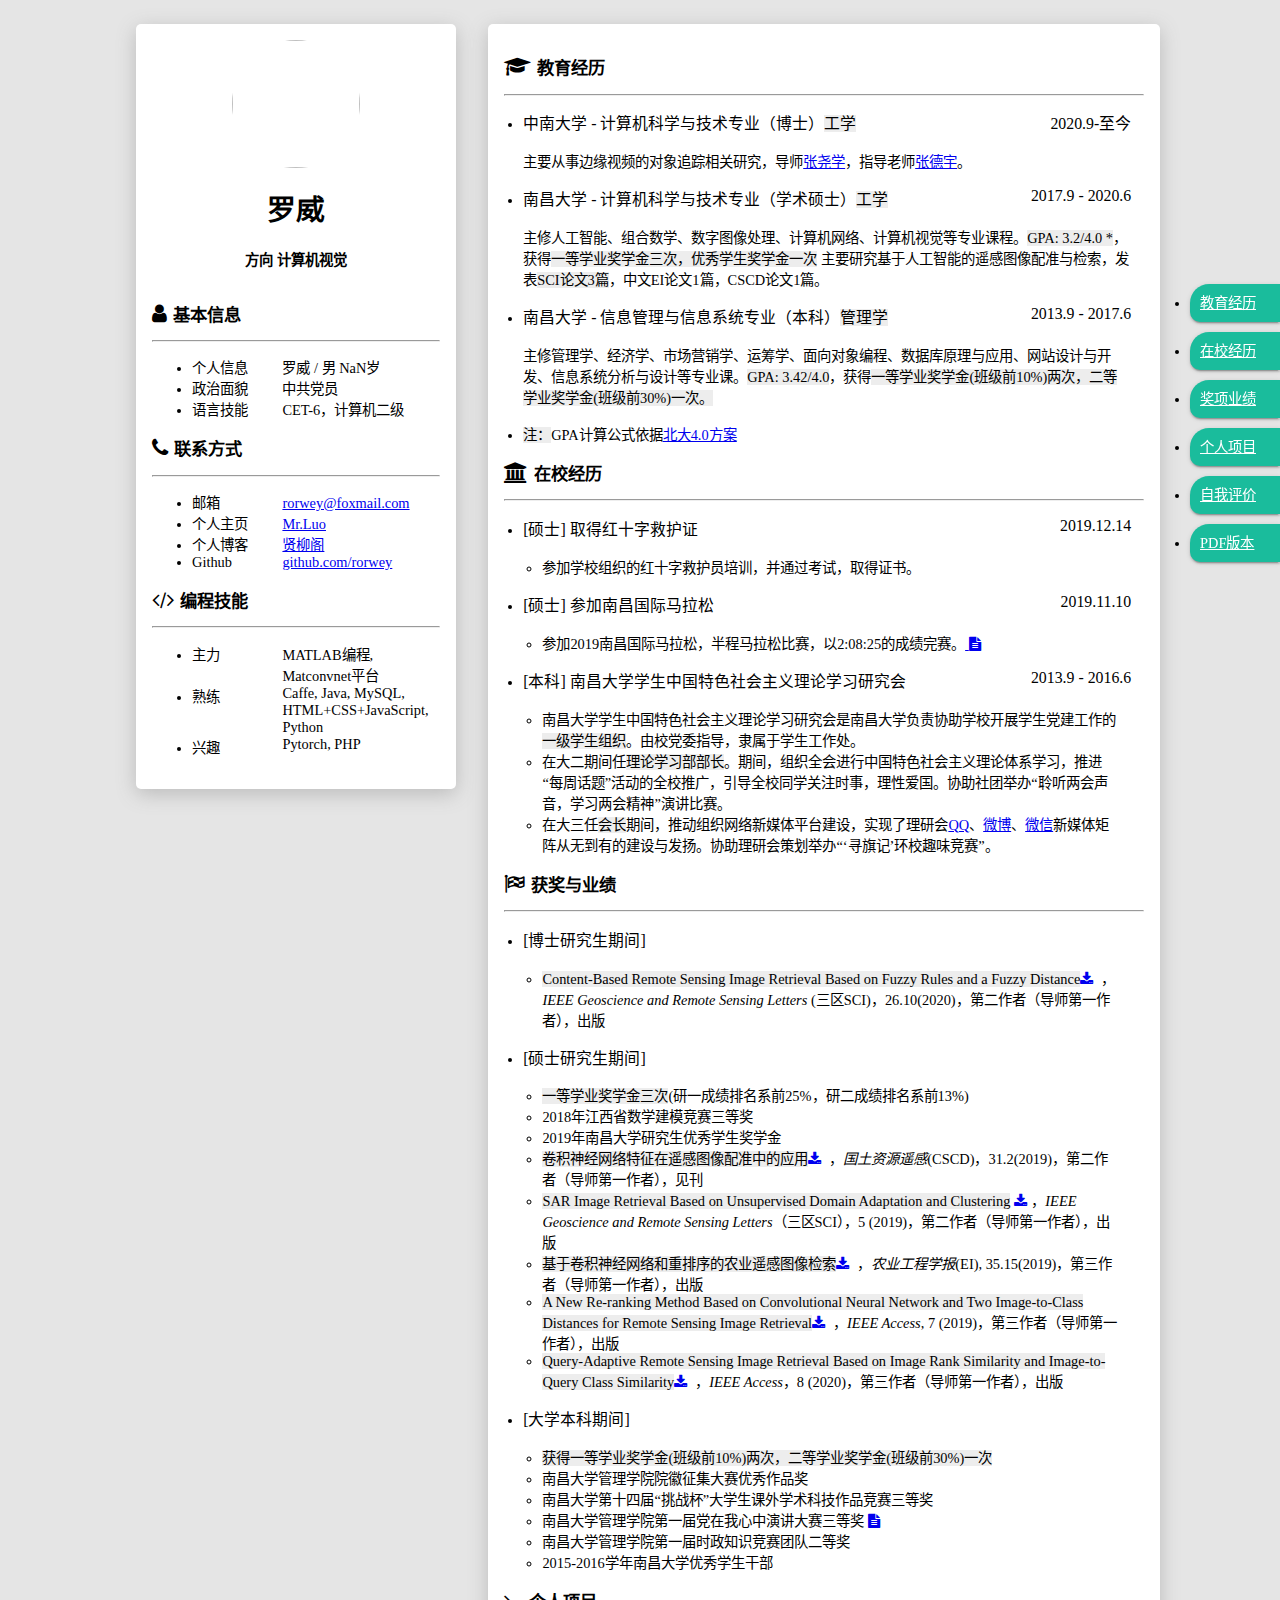
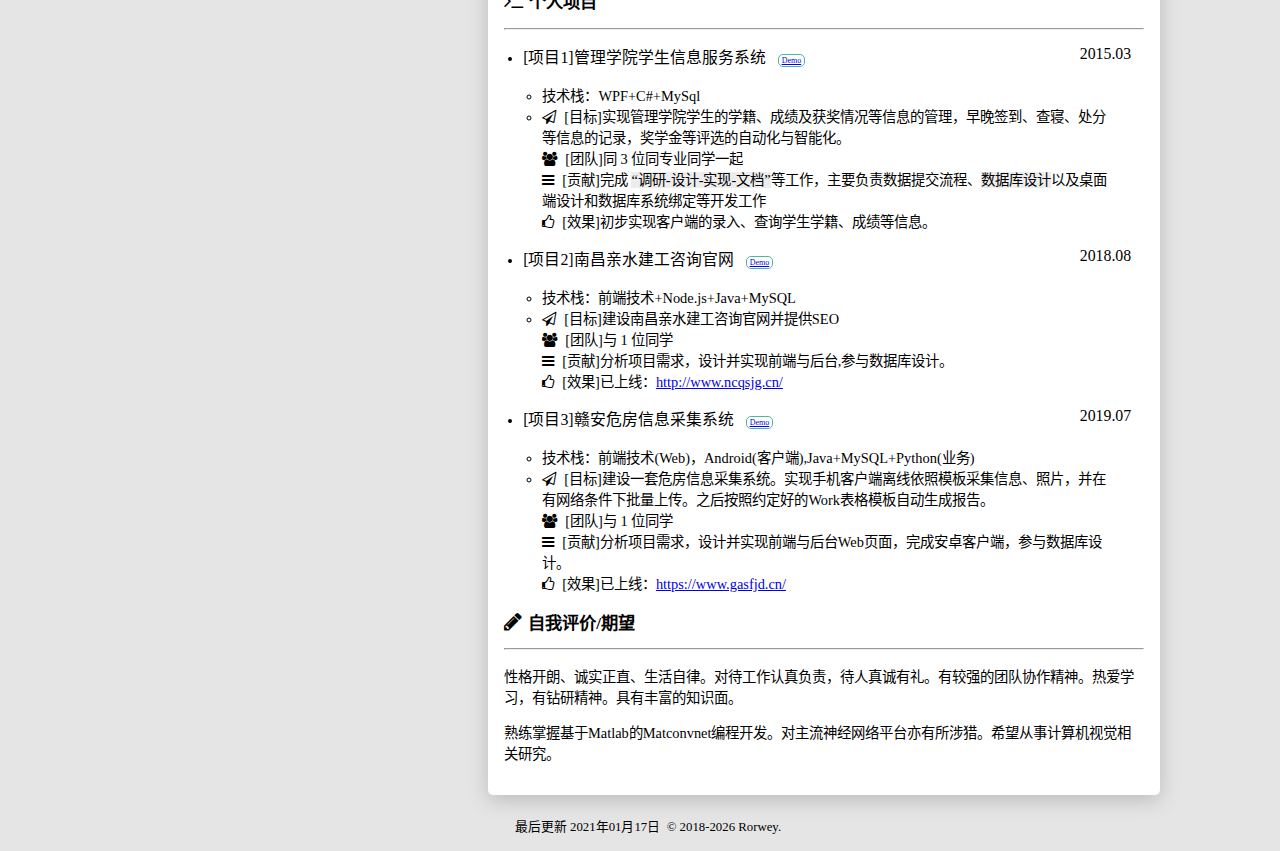
==== commit 9ca2fdb0: "auto years" ====
--- a/resume/index.html
+++ b/resume/index.html
@@ -79,7 +79,7 @@
                 <ul>
                     <li>
                         <label>个人信息</label>
-                        <span>罗威 / 男 / <y id="old"></y>岁</span>
+                        <span>罗威 / 男 <y id="old"></y></span>
                     </li>
                     <li>
                         <label>政治面貌</label>
